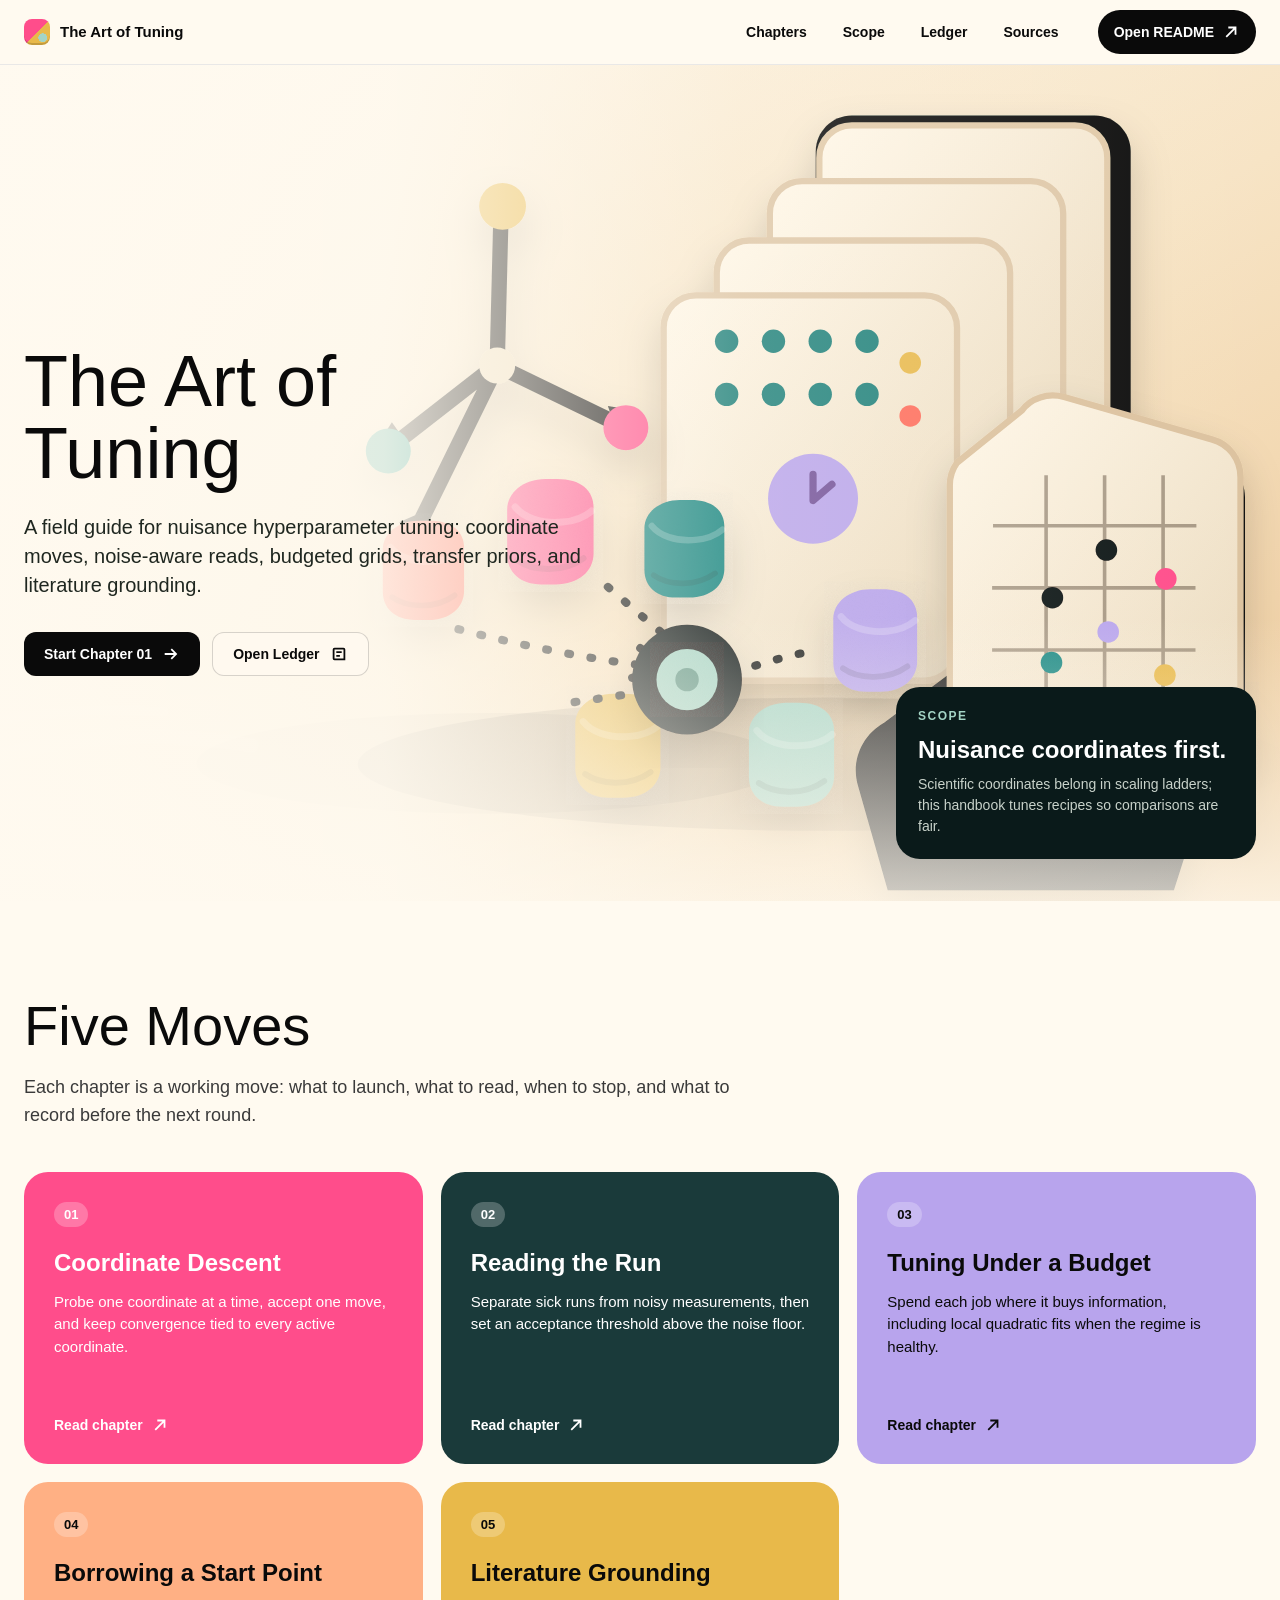
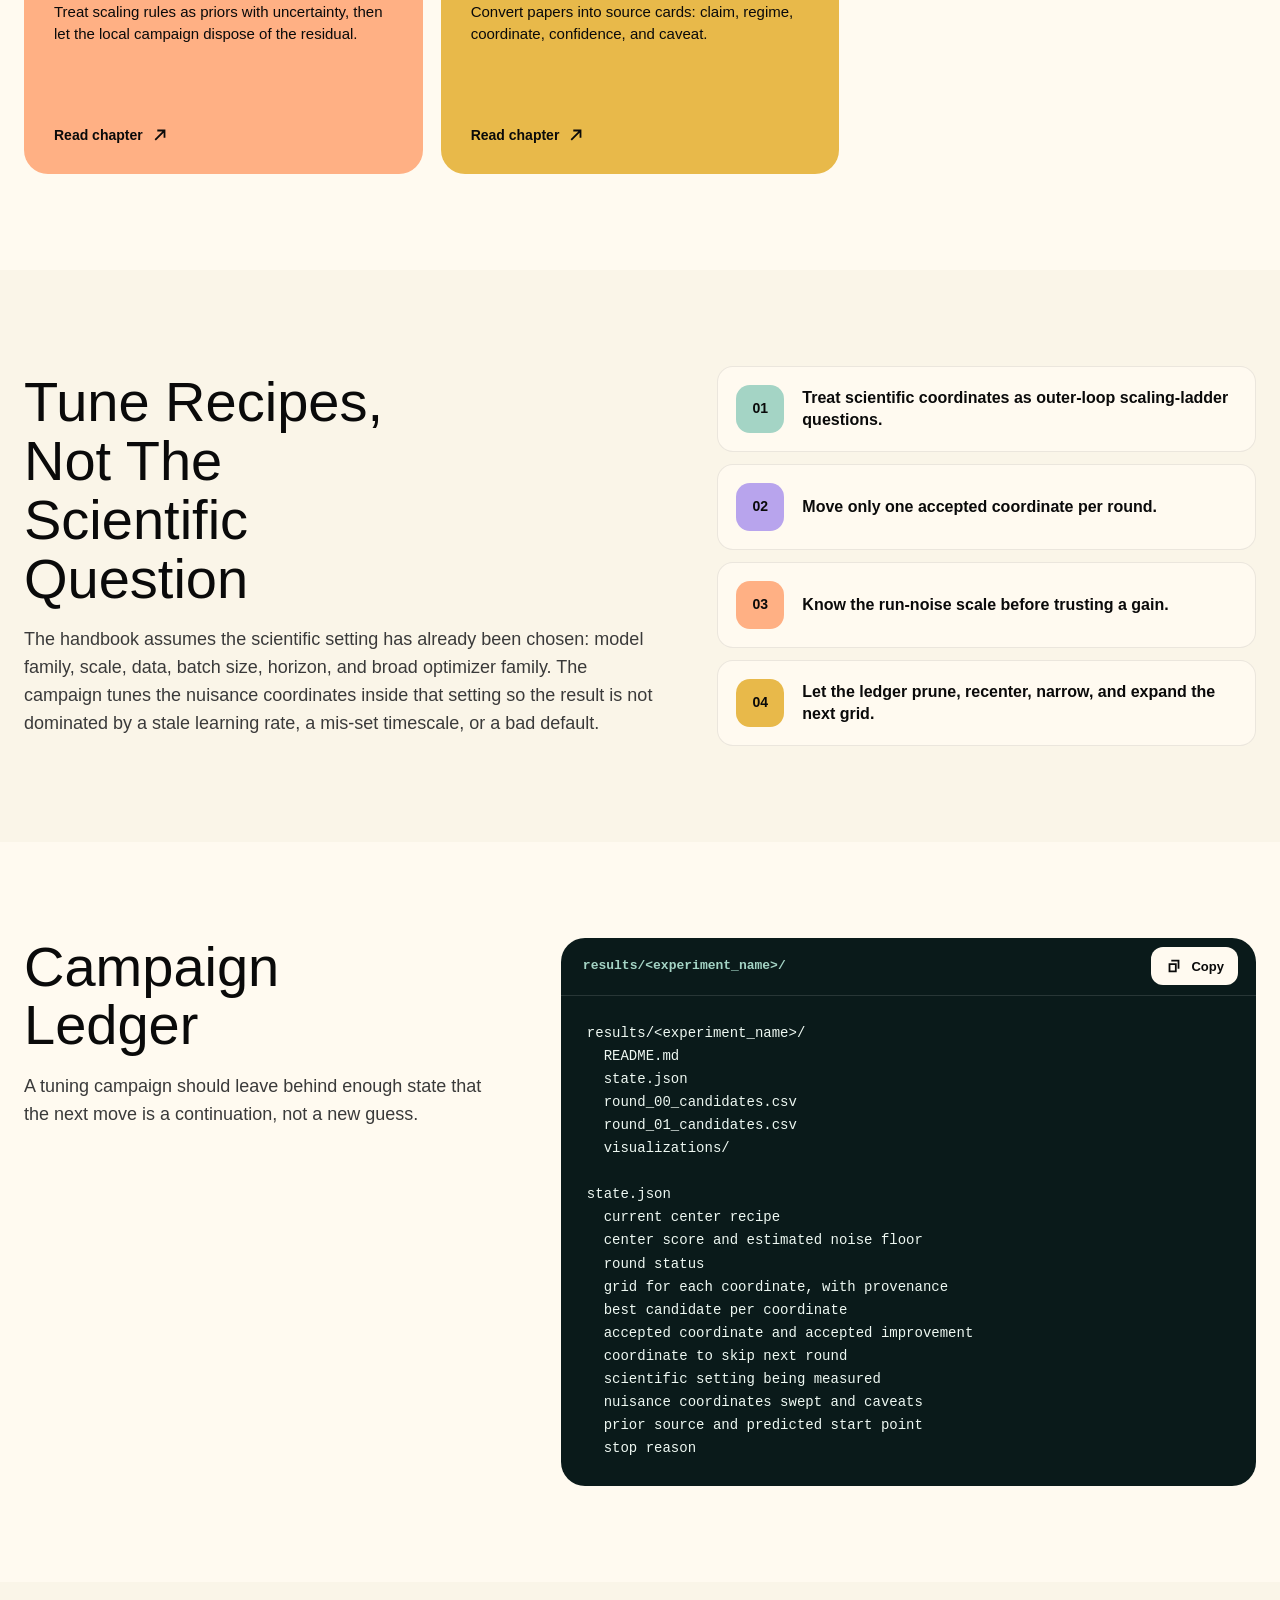
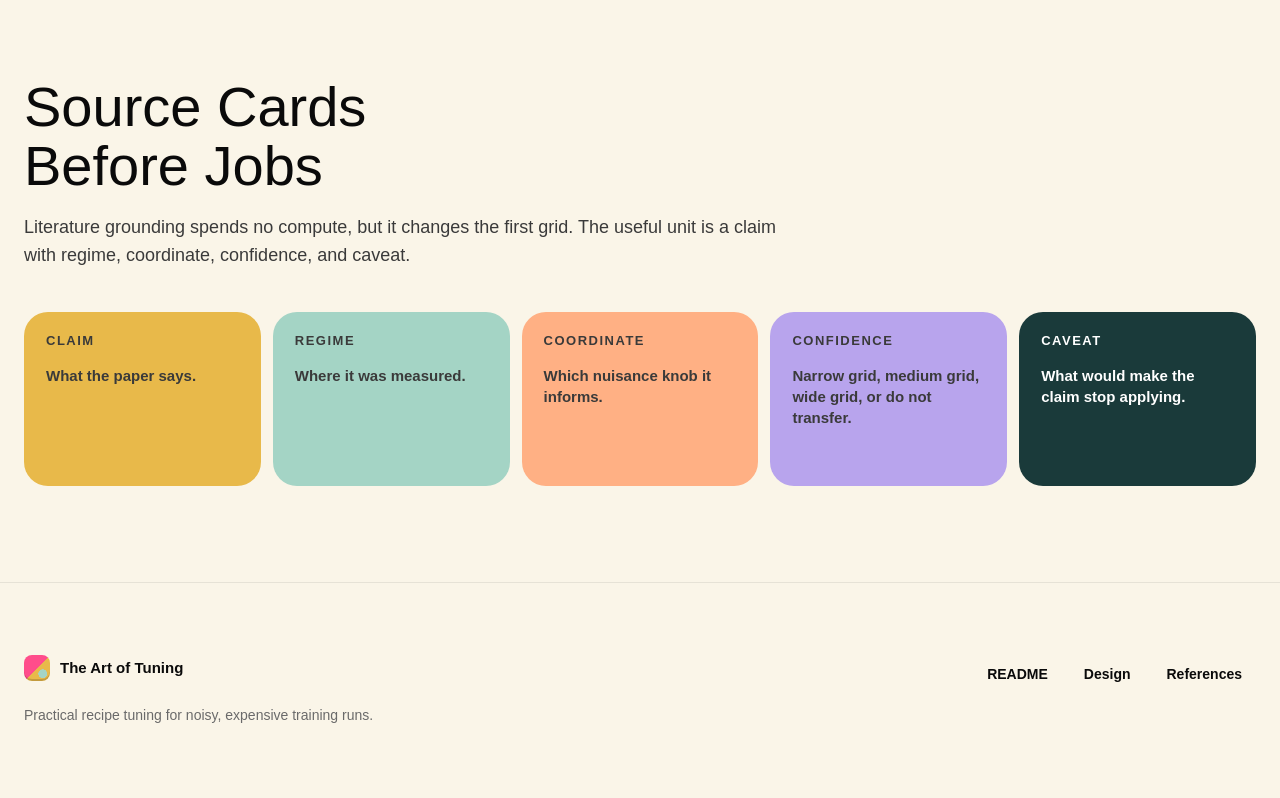
==== index.html @ 6dc2ea7a "Add clay-inspired GitHub Pages site" ====
<!doctype html>
<html lang="en">
  <head>
    <meta charset="utf-8">
    <meta name="viewport" content="width=device-width, initial-scale=1">
    <title>The Art of Tuning</title>
    <meta
      name="description"
      content="A field guide for nuisance hyperparameter tuning: coordinate moves, noise-aware reads, budgeted grids, transfer priors, and literature grounding."
    >
    <meta property="og:title" content="The Art of Tuning">
    <meta
      property="og:description"
      content="A practical handbook for tuning nuisance coordinates so scientific settings receive a fair measurement."
    >
    <meta property="og:image" content="assets/hero-clay.svg">
    <link rel="stylesheet" href="styles.css">
  </head>
  <body>
    <header class="site-header" data-header>
      <a class="brand" href="#top" aria-label="The Art of Tuning home">
        <span class="brand-mark" aria-hidden="true"></span>
        <span>The Art of Tuning</span>
      </a>

      <button class="menu-button" type="button" aria-label="Open navigation" aria-expanded="false" data-menu-button>
        <span aria-hidden="true"></span>
        <span aria-hidden="true"></span>
        <span aria-hidden="true"></span>
      </button>

      <nav class="site-nav" aria-label="Main navigation" data-nav>
        <a href="#chapters">Chapters</a>
        <a href="#scope">Scope</a>
        <a href="#ledger">Ledger</a>
        <a href="#sources">Sources</a>
      </nav>

      <a class="header-action" href="README.md">
        <span>Open README</span>
        <svg aria-hidden="true" viewBox="0 0 20 20">
          <path d="M7 4h9v9h-2V7.4l-8.6 8.6L4 14.6 12.6 6H7V4Z"></path>
        </svg>
      </a>
    </header>

    <main id="top">
      <section class="hero" aria-labelledby="hero-title">
        <div class="hero-media" aria-hidden="true"></div>
        <div class="hero-inner">
          <div class="hero-copy">
            <h1 id="hero-title">The Art of Tuning</h1>
            <p>
              A field guide for nuisance hyperparameter tuning: coordinate moves,
              noise-aware reads, budgeted grids, transfer priors, and literature grounding.
            </p>
            <div class="hero-actions">
              <a class="button primary" href="01-coordinate-descent.md">
                <span>Start Chapter 01</span>
                <svg aria-hidden="true" viewBox="0 0 20 20">
                  <path d="M3 9h10.2L9.6 5.4 11 4l6 6-6 6-1.4-1.4 3.6-3.6H3V9Z"></path>
                </svg>
              </a>
              <a class="button secondary" href="#ledger">
                <span>Open Ledger</span>
                <svg aria-hidden="true" viewBox="0 0 20 20">
                  <path d="M5 3h10a2 2 0 0 1 2 2v12H5a2 2 0 0 1-2-2V5a2 2 0 0 1 2-2Zm0 2v10h10V5H5Zm2 2h6v2H7V7Zm0 4h4v2H7v-2Z"></path>
                </svg>
              </a>
            </div>
          </div>

          <div class="hero-panel" aria-label="Handbook status">
            <p>Scope</p>
            <strong>Nuisance coordinates first.</strong>
            <span>Scientific coordinates belong in scaling ladders; this handbook tunes recipes so comparisons are fair.</span>
          </div>
        </div>
      </section>

      <section class="section chapters-section" id="chapters" aria-labelledby="chapters-title">
        <div class="section-heading">
          <h2 id="chapters-title">Five Moves</h2>
          <p>
            Each chapter is a working move: what to launch, what to read, when to stop,
            and what to record before the next round.
          </p>
        </div>

        <div class="chapter-grid">
          <article class="chapter-card chapter-pink">
            <span>01</span>
            <h3>Coordinate Descent</h3>
            <p>Probe one coordinate at a time, accept one move, and keep convergence tied to every active coordinate.</p>
            <a href="01-coordinate-descent.md">
              <span>Read chapter</span>
              <svg aria-hidden="true" viewBox="0 0 20 20">
                <path d="M7 4h9v9h-2V7.4l-8.6 8.6L4 14.6 12.6 6H7V4Z"></path>
              </svg>
            </a>
          </article>

          <article class="chapter-card chapter-teal">
            <span>02</span>
            <h3>Reading the Run</h3>
            <p>Separate sick runs from noisy measurements, then set an acceptance threshold above the noise floor.</p>
            <a href="02-reading-the-run.md">
              <span>Read chapter</span>
              <svg aria-hidden="true" viewBox="0 0 20 20">
                <path d="M7 4h9v9h-2V7.4l-8.6 8.6L4 14.6 12.6 6H7V4Z"></path>
              </svg>
            </a>
          </article>

          <article class="chapter-card chapter-lavender">
            <span>03</span>
            <h3>Tuning Under a Budget</h3>
            <p>Spend each job where it buys information, including local quadratic fits when the regime is healthy.</p>
            <a href="03-tuning-under-a-budget.md">
              <span>Read chapter</span>
              <svg aria-hidden="true" viewBox="0 0 20 20">
                <path d="M7 4h9v9h-2V7.4l-8.6 8.6L4 14.6 12.6 6H7V4Z"></path>
              </svg>
            </a>
          </article>

          <article class="chapter-card chapter-peach">
            <span>04</span>
            <h3>Borrowing a Start Point</h3>
            <p>Treat scaling rules as priors with uncertainty, then let the local campaign dispose of the residual.</p>
            <a href="04-borrowing-a-start-point.md">
              <span>Read chapter</span>
              <svg aria-hidden="true" viewBox="0 0 20 20">
                <path d="M7 4h9v9h-2V7.4l-8.6 8.6L4 14.6 12.6 6H7V4Z"></path>
              </svg>
            </a>
          </article>

          <article class="chapter-card chapter-ochre">
            <span>05</span>
            <h3>Literature Grounding</h3>
            <p>Convert papers into source cards: claim, regime, coordinate, confidence, and caveat.</p>
            <a href="05-literature-grounding.md">
              <span>Read chapter</span>
              <svg aria-hidden="true" viewBox="0 0 20 20">
                <path d="M7 4h9v9h-2V7.4l-8.6 8.6L4 14.6 12.6 6H7V4Z"></path>
              </svg>
            </a>
          </article>
        </div>
      </section>

      <section class="section scope-section" id="scope" aria-labelledby="scope-title">
        <div class="scope-copy">
          <h2 id="scope-title">Tune Recipes, Not The Scientific Question</h2>
          <p>
            The handbook assumes the scientific setting has already been chosen:
            model family, scale, data, batch size, horizon, and broad optimizer family.
            The campaign tunes the nuisance coordinates inside that setting so the result is not
            dominated by a stale learning rate, a mis-set timescale, or a bad default.
          </p>
        </div>

        <div class="principle-list" aria-label="Working principles">
          <div>
            <span>01</span>
            <p>Treat scientific coordinates as outer-loop scaling-ladder questions.</p>
          </div>
          <div>
            <span>02</span>
            <p>Move only one accepted coordinate per round.</p>
          </div>
          <div>
            <span>03</span>
            <p>Know the run-noise scale before trusting a gain.</p>
          </div>
          <div>
            <span>04</span>
            <p>Let the ledger prune, recenter, narrow, and expand the next grid.</p>
          </div>
        </div>
      </section>

      <section class="section ledger-section" id="ledger" aria-labelledby="ledger-title">
        <div class="ledger-copy">
          <h2 id="ledger-title">Campaign Ledger</h2>
          <p>
            A tuning campaign should leave behind enough state that the next move is a continuation,
            not a new guess.
          </p>
        </div>

        <div class="ledger-shell">
          <div class="ledger-toolbar">
            <span>results/&lt;experiment_name&gt;/</span>
            <button class="copy-button" type="button" data-copy-ledger>
              <svg aria-hidden="true" viewBox="0 0 20 20">
                <path d="M7 3h9v10h-2V5H7V3ZM4 7h9v10H4V7Zm2 2v6h5V9H6Z"></path>
              </svg>
              <span>Copy</span>
            </button>
          </div>
          <pre aria-label="Ledger template"><code data-ledger-template>results/&lt;experiment_name&gt;/
  README.md
  state.json
  round_00_candidates.csv
  round_01_candidates.csv
  visualizations/

state.json
  current center recipe
  center score and estimated noise floor
  round status
  grid for each coordinate, with provenance
  best candidate per coordinate
  accepted coordinate and accepted improvement
  coordinate to skip next round
  scientific setting being measured
  nuisance coordinates swept and caveats
  prior source and predicted start point
  stop reason</code></pre>
        </div>
      </section>

      <section class="section sources-section" id="sources" aria-labelledby="sources-title">
        <div class="section-heading compact">
          <h2 id="sources-title">Source Cards Before Jobs</h2>
          <p>
            Literature grounding spends no compute, but it changes the first grid.
            The useful unit is a claim with regime, coordinate, confidence, and caveat.
          </p>
        </div>

        <div class="source-strip" aria-label="Source-card fields">
          <div>
            <span>claim</span>
            <p>What the paper says.</p>
          </div>
          <div>
            <span>regime</span>
            <p>Where it was measured.</p>
          </div>
          <div>
            <span>coordinate</span>
            <p>Which nuisance knob it informs.</p>
          </div>
          <div>
            <span>confidence</span>
            <p>Narrow grid, medium grid, wide grid, or do not transfer.</p>
          </div>
          <div>
            <span>caveat</span>
            <p>What would make the claim stop applying.</p>
          </div>
        </div>
      </section>
    </main>

    <footer class="site-footer">
      <div>
        <a class="brand" href="#top" aria-label="The Art of Tuning home">
          <span class="brand-mark" aria-hidden="true"></span>
          <span>The Art of Tuning</span>
        </a>
        <p>Practical recipe tuning for noisy, expensive training runs.</p>
      </div>
      <nav aria-label="Footer navigation">
        <a href="README.md">README</a>
        <a href="DESIGN.md">Design</a>
        <a href="05-literature-grounding.md">References</a>
      </nav>
    </footer>

    <script src="script.js"></script>
  </body>
</html>
---- styles.css ----
:root {
  --primary: #0a0a0a;
  --primary-active: #1f1f1f;
  --ink: #0a0a0a;
  --body: #3a3a3a;
  --muted: #6a6a6a;
  --hairline: #e5e5e5;
  --canvas: #fffaf0;
  --surface-soft: #faf5e8;
  --surface-card: #f5f0e0;
  --surface-strong: #ebe6d6;
  --surface-dark: #0a1a1a;
  --on-primary: #ffffff;
  --on-dark-soft: #c8d2ca;
  --brand-pink: #ff4d8b;
  --brand-teal: #1a3a3a;
  --brand-lavender: #b8a4ed;
  --brand-peach: #ffb084;
  --brand-ochre: #e8b94a;
  --brand-mint: #a4d4c5;
  --brand-coral: #ff6b5a;
  --max-width: 1280px;
  --section-space: 96px;
  --radius-sm: 8px;
  --radius-md: 12px;
  --radius-lg: 16px;
  --radius-xl: 24px;
}

* {
  box-sizing: border-box;
}

html {
  scroll-behavior: smooth;
}

body {
  margin: 0;
  background: var(--canvas);
  color: var(--body);
  font-family: Inter, -apple-system, BlinkMacSystemFont, "Segoe UI", Roboto, sans-serif;
  font-size: 16px;
  line-height: 1.55;
}

body.nav-open {
  overflow: hidden;
}

img,
svg {
  display: block;
}

a {
  color: inherit;
  text-decoration: none;
}

button {
  font: inherit;
}

.site-header {
  position: sticky;
  top: 0;
  z-index: 20;
  display: grid;
  grid-template-columns: minmax(max-content, 1fr) auto auto;
  align-items: center;
  gap: 24px;
  min-height: 64px;
  padding: 10px max(24px, calc((100vw - var(--max-width)) / 2));
  background: rgba(255, 250, 240, 0.92);
  border-bottom: 1px solid rgba(229, 229, 229, 0.82);
  backdrop-filter: blur(16px);
}

.brand {
  display: inline-flex;
  align-items: center;
  gap: 10px;
  min-width: 0;
  color: var(--ink);
  font-size: 15px;
  font-weight: 700;
  line-height: 1.2;
}

.brand-mark {
  width: 26px;
  height: 26px;
  flex: 0 0 auto;
  border-radius: 8px;
  background:
    radial-gradient(circle at 72% 72%, var(--brand-mint) 0 16%, transparent 17%),
    linear-gradient(135deg, var(--brand-pink) 0 50%, var(--brand-ochre) 50%);
  box-shadow: inset 0 -2px 0 rgba(0, 0, 0, 0.16);
}

.site-nav {
  display: flex;
  align-items: center;
  justify-content: center;
  gap: 6px;
}

.site-nav a,
.header-action {
  min-height: 44px;
  display: inline-flex;
  align-items: center;
  gap: 8px;
  border-radius: 999px;
  color: var(--ink);
  font-size: 14px;
  font-weight: 600;
  line-height: 1;
  white-space: nowrap;
}

.site-nav a {
  padding: 0 15px;
}

.site-nav a:hover,
.site-nav a:focus-visible {
  background: var(--surface-card);
  outline: none;
}

.header-action {
  justify-self: end;
  padding: 0 16px;
  background: var(--primary);
  color: var(--on-primary);
}

.header-action:hover,
.header-action:focus-visible,
.button.primary:hover,
.button.primary:focus-visible {
  background: var(--primary-active);
  outline: none;
}

.header-action svg,
.button svg,
.chapter-card a svg,
.copy-button svg {
  width: 18px;
  height: 18px;
  flex: 0 0 auto;
  fill: currentColor;
}

.menu-button {
  display: none;
  width: 44px;
  height: 44px;
  align-items: center;
  justify-content: center;
  justify-self: end;
  gap: 4px;
  padding: 0;
  border: 0;
  border-radius: 12px;
  background: var(--primary);
  color: var(--on-primary);
  cursor: pointer;
}

.menu-button span {
  display: block;
  width: 18px;
  height: 2px;
  border-radius: 999px;
  background: currentColor;
}

.hero {
  position: relative;
  min-height: calc(100vh - 64px);
  overflow: hidden;
  isolation: isolate;
  background: var(--canvas);
}

.hero-media {
  position: absolute;
  inset: 0;
  z-index: -2;
  background-image: url("assets/hero-clay.svg");
  background-position: center right;
  background-size: cover;
  background-repeat: no-repeat;
}

.hero::after {
  content: "";
  position: absolute;
  inset: 0;
  z-index: -1;
  pointer-events: none;
  background:
    linear-gradient(90deg, rgba(255, 250, 240, 0.96) 0%, rgba(255, 250, 240, 0.86) 30%, rgba(255, 250, 240, 0.18) 58%, rgba(255, 250, 240, 0) 100%),
    linear-gradient(0deg, rgba(255, 250, 240, 0.78) 0%, rgba(255, 250, 240, 0) 34%);
}

.hero-inner {
  width: min(var(--max-width), calc(100% - 48px));
  min-height: calc(100vh - 64px);
  margin: 0 auto;
  display: grid;
  grid-template-columns: minmax(0, 560px) minmax(260px, 360px);
  align-items: end;
  justify-content: space-between;
  gap: 48px;
  padding: 96px 0 42px;
}

.hero-copy {
  align-self: center;
}

.hero h1,
.section h2 {
  margin: 0;
  color: var(--ink);
  font-family: Inter, -apple-system, BlinkMacSystemFont, "Segoe UI", Roboto, sans-serif;
  font-weight: 500;
  letter-spacing: 0;
}

.hero h1 {
  max-width: 10ch;
  font-size: 72px;
  line-height: 1;
}

.hero p {
  max-width: 620px;
  margin: 24px 0 0;
  color: #1f2720;
  font-size: 20px;
  line-height: 1.45;
}

.hero-actions {
  display: flex;
  flex-wrap: wrap;
  gap: 12px;
  margin-top: 32px;
}

.button {
  min-height: 44px;
  display: inline-flex;
  align-items: center;
  justify-content: center;
  gap: 10px;
  border-radius: 12px;
  padding: 0 20px;
  font-size: 14px;
  font-weight: 700;
  line-height: 1;
  white-space: nowrap;
}

.button.primary {
  background: var(--primary);
  color: var(--on-primary);
}

.button.secondary {
  border: 1px solid rgba(10, 10, 10, 0.16);
  background: rgba(255, 250, 240, 0.84);
  color: var(--ink);
}

.button.secondary:hover,
.button.secondary:focus-visible {
  border-color: rgba(10, 10, 10, 0.34);
  background: var(--canvas);
  outline: none;
}

.hero-panel {
  align-self: end;
  width: 100%;
  padding: 22px;
  border-radius: 24px;
  background: var(--surface-dark);
  color: var(--on-primary);
}

.hero-panel p {
  margin: 0;
  color: var(--brand-mint);
  font-size: 12px;
  font-weight: 800;
  line-height: 1.2;
  text-transform: uppercase;
  letter-spacing: 1.5px;
}

.hero-panel strong {
  display: block;
  margin-top: 12px;
  color: var(--on-primary);
  font-size: 24px;
  font-weight: 700;
  line-height: 1.18;
}

.hero-panel span {
  display: block;
  margin-top: 10px;
  color: var(--on-dark-soft);
  font-size: 14px;
  line-height: 1.5;
}

.section {
  padding: var(--section-space) max(24px, calc((100vw - var(--max-width)) / 2));
}

.section-heading {
  max-width: 820px;
}

.section-heading.compact {
  max-width: 760px;
}

.section h2 {
  max-width: 12ch;
  font-size: 56px;
  line-height: 1.05;
}

.section-heading p,
.scope-copy p,
.ledger-copy p {
  margin: 18px 0 0;
  max-width: 760px;
  color: var(--body);
  font-size: 18px;
  line-height: 1.55;
}

.chapter-grid {
  display: grid;
  grid-template-columns: repeat(3, minmax(0, 1fr));
  gap: 18px;
  margin-top: 42px;
}

.chapter-card {
  min-height: 292px;
  display: flex;
  flex-direction: column;
  padding: 30px;
  border-radius: 24px;
  color: var(--ink);
}

.chapter-card > span {
  width: fit-content;
  padding: 6px 10px;
  border-radius: 999px;
  background: rgba(255, 255, 255, 0.24);
  color: inherit;
  font-size: 13px;
  font-weight: 800;
  line-height: 1;
}

.chapter-card h3 {
  margin: 22px 0 0;
  color: inherit;
  font-size: 24px;
  font-weight: 800;
  line-height: 1.18;
  letter-spacing: 0;
}

.chapter-card p {
  margin: 14px 0 0;
  color: inherit;
  font-size: 15px;
  line-height: 1.5;
}

.chapter-card a {
  width: fit-content;
  min-height: 40px;
  display: inline-flex;
  align-items: center;
  gap: 8px;
  margin-top: auto;
  padding-top: 24px;
  color: inherit;
  font-size: 14px;
  font-weight: 800;
  line-height: 1;
}

.chapter-card a:hover,
.chapter-card a:focus-visible {
  text-decoration: underline;
  text-underline-offset: 4px;
  outline: none;
}

.chapter-pink {
  background: var(--brand-pink);
  color: var(--on-primary);
}

.chapter-teal {
  background: var(--brand-teal);
  color: var(--on-primary);
}

.chapter-lavender {
  background: var(--brand-lavender);
}

.chapter-peach {
  background: var(--brand-peach);
}

.chapter-ochre {
  background: var(--brand-ochre);
}

.scope-section {
  display: grid;
  grid-template-columns: minmax(0, 0.92fr) minmax(320px, 0.78fr);
  gap: 58px;
  background: var(--surface-soft);
}

.scope-copy {
  align-self: center;
}

.principle-list {
  display: grid;
  gap: 12px;
}

.principle-list div {
  display: grid;
  grid-template-columns: 48px minmax(0, 1fr);
  align-items: center;
  gap: 18px;
  min-height: 86px;
  padding: 18px;
  border: 1px solid rgba(10, 10, 10, 0.08);
  border-radius: 16px;
  background: var(--canvas);
}

.principle-list span {
  display: grid;
  width: 48px;
  height: 48px;
  place-items: center;
  border-radius: 14px;
  background: var(--brand-mint);
  color: var(--ink);
  font-size: 14px;
  font-weight: 900;
}

.principle-list div:nth-child(2) span {
  background: var(--brand-lavender);
}

.principle-list div:nth-child(3) span {
  background: var(--brand-peach);
}

.principle-list div:nth-child(4) span {
  background: var(--brand-ochre);
}

.principle-list p {
  margin: 0;
  color: var(--ink);
  font-size: 16px;
  font-weight: 650;
  line-height: 1.35;
}

.ledger-section {
  display: grid;
  grid-template-columns: minmax(0, 0.62fr) minmax(440px, 0.9fr);
  gap: 58px;
  align-items: start;
}

.ledger-copy {
  position: sticky;
  top: 96px;
}

.ledger-shell {
  overflow: hidden;
  border-radius: 24px;
  background: var(--surface-dark);
  color: var(--on-primary);
}

.ledger-toolbar {
  min-height: 58px;
  display: flex;
  align-items: center;
  justify-content: space-between;
  gap: 16px;
  padding: 0 18px 0 22px;
  border-bottom: 1px solid rgba(255, 255, 255, 0.12);
}

.ledger-toolbar > span {
  min-width: 0;
  overflow-wrap: anywhere;
  color: var(--brand-mint);
  font-family: ui-monospace, SFMono-Regular, Menlo, Consolas, monospace;
  font-size: 13px;
  font-weight: 700;
}

.copy-button {
  min-height: 38px;
  display: inline-flex;
  align-items: center;
  justify-content: center;
  gap: 8px;
  padding: 0 14px;
  border: 0;
  border-radius: 12px;
  background: var(--canvas);
  color: var(--ink);
  font-size: 13px;
  font-weight: 800;
  line-height: 1;
  cursor: pointer;
}

.copy-button:hover,
.copy-button:focus-visible {
  background: var(--surface-card);
  outline: none;
}

.ledger-shell pre {
  max-height: 560px;
  margin: 0;
  overflow: auto;
  padding: 26px;
  color: #eef8f2;
  font-family: ui-monospace, SFMono-Regular, Menlo, Consolas, monospace;
  font-size: 14px;
  line-height: 1.65;
}

.sources-section {
  background: var(--surface-soft);
}

.source-strip {
  display: grid;
  grid-template-columns: repeat(5, minmax(0, 1fr));
  gap: 12px;
  margin-top: 42px;
}

.source-strip div {
  min-height: 174px;
  padding: 22px;
  border-radius: 24px;
  background: var(--surface-card);
}

.source-strip div:nth-child(1) {
  background: var(--brand-ochre);
}

.source-strip div:nth-child(2) {
  background: var(--brand-mint);
}

.source-strip div:nth-child(3) {
  background: var(--brand-peach);
}

.source-strip div:nth-child(4) {
  background: var(--brand-lavender);
}

.source-strip div:nth-child(5) {
  background: var(--brand-teal);
  color: var(--on-primary);
}

.source-strip span {
  display: block;
  color: inherit;
  font-size: 13px;
  font-weight: 900;
  line-height: 1;
  text-transform: uppercase;
  letter-spacing: 1.5px;
}

.source-strip p {
  margin: 18px 0 0;
  color: inherit;
  font-size: 15px;
  font-weight: 650;
  line-height: 1.4;
}

.site-footer {
  display: flex;
  align-items: flex-start;
  justify-content: space-between;
  gap: 32px;
  padding: 72px max(24px, calc((100vw - var(--max-width)) / 2));
  background: var(--surface-soft);
  border-top: 1px solid rgba(10, 10, 10, 0.08);
}

.site-footer p {
  max-width: 360px;
  margin: 16px 0 0;
  color: var(--muted);
  font-size: 14px;
  line-height: 1.5;
}

.site-footer nav {
  display: flex;
  flex-wrap: wrap;
  justify-content: flex-end;
  gap: 8px;
}

.site-footer nav a {
  min-height: 40px;
  display: inline-flex;
  align-items: center;
  border-radius: 999px;
  padding: 0 14px;
  color: var(--ink);
  font-size: 14px;
  font-weight: 700;
}

.site-footer nav a:hover,
.site-footer nav a:focus-visible {
  background: var(--surface-card);
  outline: none;
}

@media (max-width: 1060px) {
  .chapter-grid {
    grid-template-columns: repeat(2, minmax(0, 1fr));
  }

  .source-strip {
    grid-template-columns: repeat(3, minmax(0, 1fr));
  }
}

@media (max-width: 900px) {
  :root {
    --section-space: 72px;
  }

  .site-header {
    grid-template-columns: minmax(0, 1fr) auto;
  }

  .brand span:last-child {
    overflow: hidden;
    text-overflow: ellipsis;
    white-space: nowrap;
  }

  .menu-button {
    display: inline-flex;
    flex-direction: column;
  }

  .site-nav,
  .header-action {
    display: none;
  }

  .site-header.is-open .site-nav {
    position: fixed;
    inset: 64px 16px auto;
    display: grid;
    gap: 8px;
    padding: 16px;
    border: 1px solid rgba(10, 10, 10, 0.08);
    border-radius: 24px;
    background: var(--canvas);
    box-shadow: 0 24px 80px rgba(10, 10, 10, 0.16);
  }

  .site-header.is-open .site-nav a {
    justify-content: flex-start;
    background: var(--surface-card);
  }

  .hero {
    min-height: 86vh;
  }

  .hero-media {
    background-position: 63% center;
  }

  .hero::after {
    background:
      linear-gradient(90deg, rgba(255, 250, 240, 0.98) 0%, rgba(255, 250, 240, 0.82) 52%, rgba(255, 250, 240, 0.2) 100%),
      linear-gradient(0deg, rgba(255, 250, 240, 0.88) 0%, rgba(255, 250, 240, 0.14) 52%);
  }

  .hero-inner {
    min-height: 86vh;
    grid-template-columns: 1fr;
    align-content: end;
    gap: 36px;
    padding: 76px 0 32px;
  }

  .hero h1 {
    font-size: 54px;
  }

  .hero p {
    max-width: 560px;
    font-size: 18px;
  }

  .hero-panel {
    max-width: 560px;
  }

  .scope-section,
  .ledger-section {
    grid-template-columns: 1fr;
  }

  .ledger-copy {
    position: static;
  }
}

@media (max-width: 680px) {
  :root {
    --section-space: 58px;
  }

  .site-header {
    padding-inline: 16px;
  }

  .hero-inner {
    width: min(100% - 32px, var(--max-width));
  }

  .hero h1 {
    max-width: 9ch;
    font-size: 42px;
  }

  .hero p {
    font-size: 17px;
  }

  .hero-actions {
    align-items: stretch;
    flex-direction: column;
  }

  .button {
    width: 100%;
  }

  .section {
    padding-inline: 16px;
  }

  .section h2 {
    max-width: 11ch;
    font-size: 38px;
    line-height: 1.08;
  }

  .section-heading p,
  .scope-copy p,
  .ledger-copy p {
    font-size: 16px;
  }

  .chapter-grid,
  .source-strip {
    grid-template-columns: 1fr;
  }

  .chapter-card {
    min-height: 252px;
    padding: 24px;
  }

  .principle-list div {
    grid-template-columns: 42px minmax(0, 1fr);
    gap: 14px;
    padding: 14px;
  }

  .principle-list span {
    width: 42px;
    height: 42px;
    border-radius: 12px;
  }

  .ledger-shell {
    border-radius: 18px;
  }

  .ledger-toolbar {
    align-items: flex-start;
    flex-direction: column;
    padding: 16px;
  }

  .copy-button {
    width: 100%;
  }

  .ledger-shell pre {
    padding: 18px;
    font-size: 12px;
  }

  .site-footer {
    flex-direction: column;
    padding-inline: 16px;
  }

  .site-footer nav {
    justify-content: flex-start;
  }
}

@media (prefers-reduced-motion: reduce) {
  html {
    scroll-behavior: auto;
  }
}
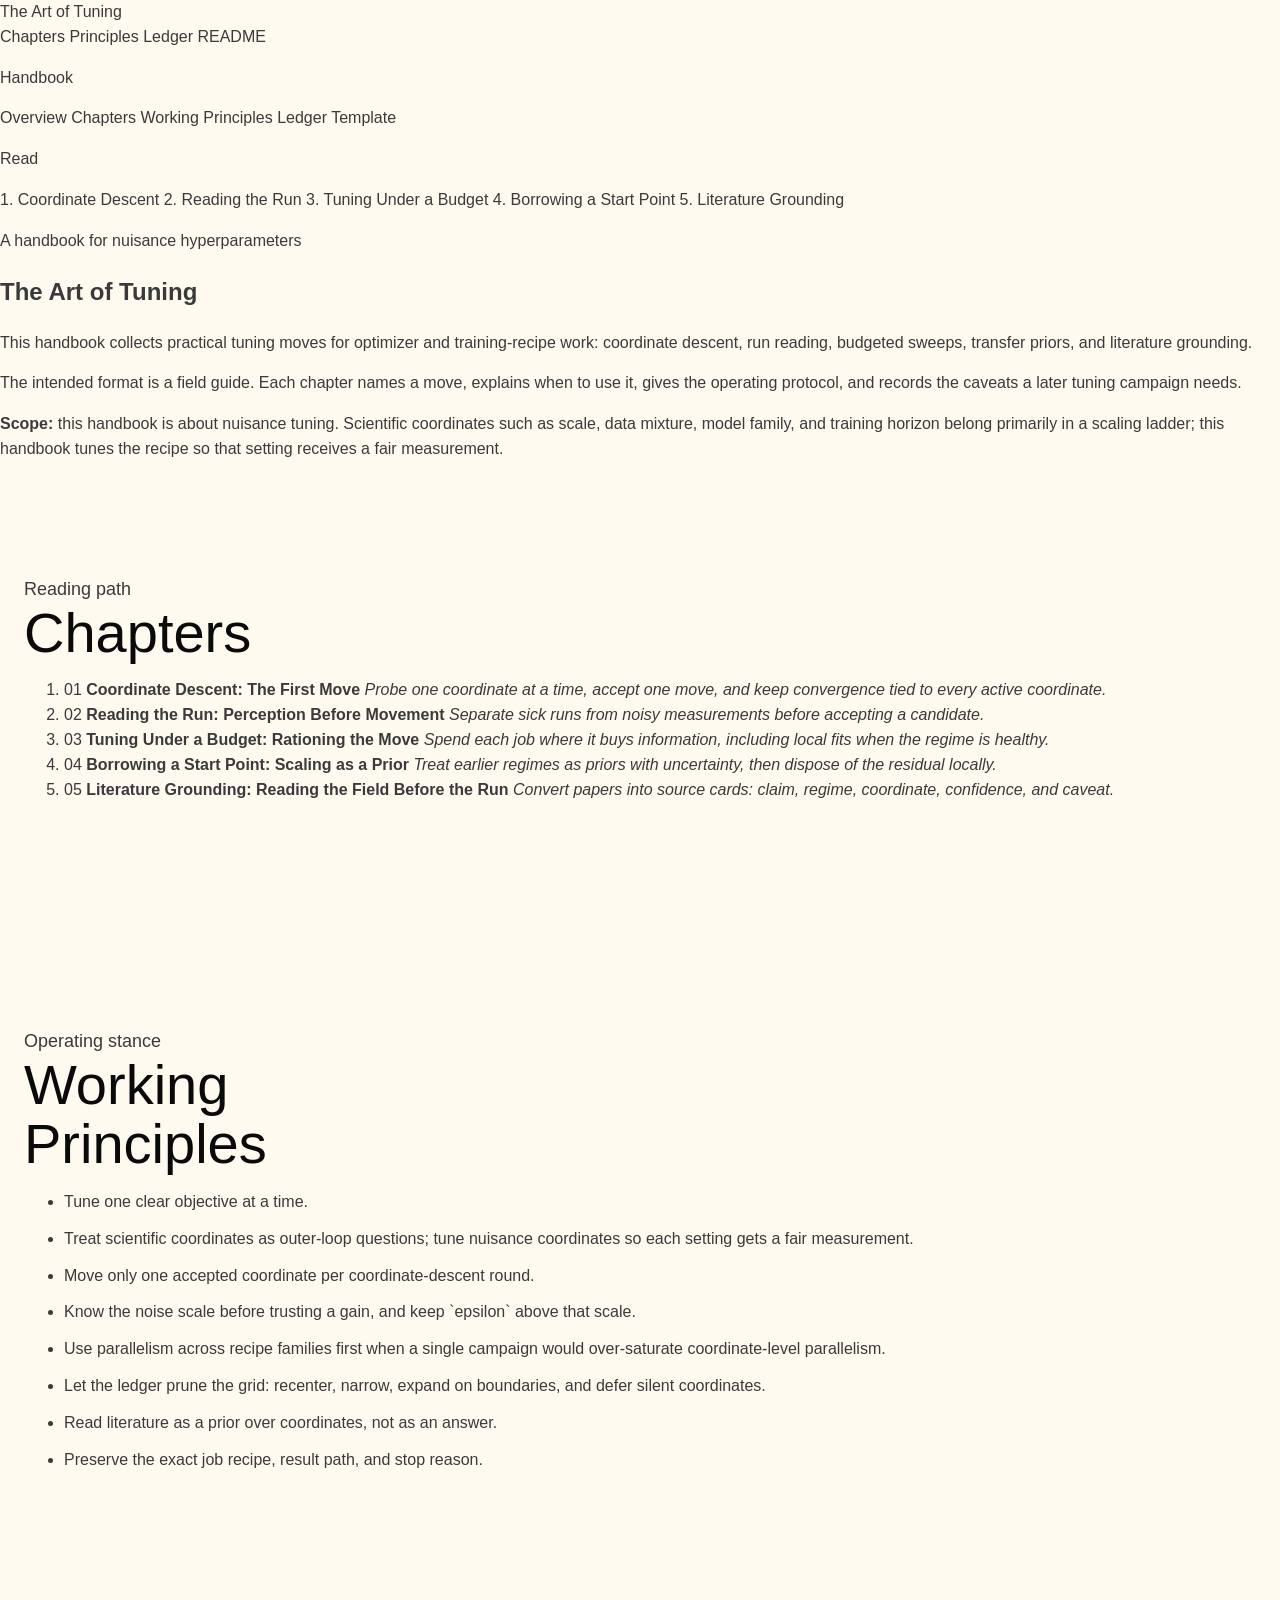
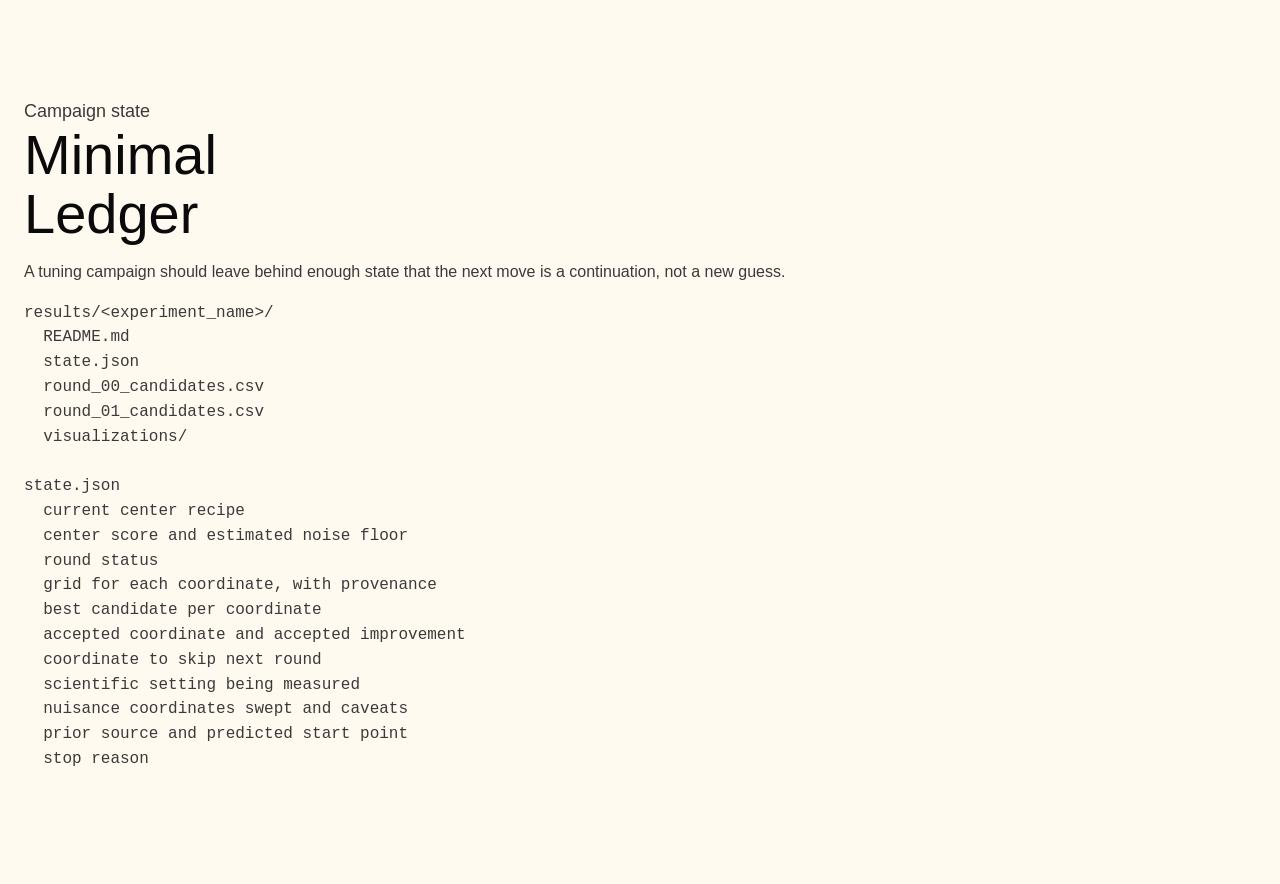
==== commit 0b4a33f8: "Convert site to handbook landing page" ====
--- a/index.html
+++ b/index.html
@@ -6,201 +6,141 @@
     <title>The Art of Tuning</title>
     <meta
       name="description"
-      content="A field guide for nuisance hyperparameter tuning: coordinate moves, noise-aware reads, budgeted grids, transfer priors, and literature grounding."
+      content="A practical handbook for nuisance hyperparameter tuning in expensive training runs."
     >
-    <meta property="og:title" content="The Art of Tuning">
-    <meta
-      property="og:description"
-      content="A practical handbook for tuning nuisance coordinates so scientific settings receive a fair measurement."
-    >
-    <meta property="og:image" content="assets/hero-clay.svg">
     <link rel="stylesheet" href="styles.css">
   </head>
   <body>
-    <header class="site-header" data-header>
-      <a class="brand" href="#top" aria-label="The Art of Tuning home">
-        <span class="brand-mark" aria-hidden="true"></span>
-        <span>The Art of Tuning</span>
-      </a>
-
-      <button class="menu-button" type="button" aria-label="Open navigation" aria-expanded="false" data-menu-button>
-        <span aria-hidden="true"></span>
-        <span aria-hidden="true"></span>
-        <span aria-hidden="true"></span>
-      </button>
-
-      <nav class="site-nav" aria-label="Main navigation" data-nav>
+    <header class="topbar">
+      <a class="wordmark" href="index.html" aria-label="The Art of Tuning home">The Art of Tuning</a>
+      <nav class="topnav" aria-label="Primary navigation">
         <a href="#chapters">Chapters</a>
-        <a href="#scope">Scope</a>
+        <a href="#principles">Principles</a>
         <a href="#ledger">Ledger</a>
-        <a href="#sources">Sources</a>
+        <a href="README.md">README</a>
       </nav>
-
-      <a class="header-action" href="README.md">
-        <span>Open README</span>
-        <svg aria-hidden="true" viewBox="0 0 20 20">
-          <path d="M7 4h9v9h-2V7.4l-8.6 8.6L4 14.6 12.6 6H7V4Z"></path>
-        </svg>
-      </a>
     </header>
 
-    <main id="top">
-      <section class="hero" aria-labelledby="hero-title">
-        <div class="hero-media" aria-hidden="true"></div>
-        <div class="hero-inner">
-          <div class="hero-copy">
-            <h1 id="hero-title">The Art of Tuning</h1>
-            <p>
-              A field guide for nuisance hyperparameter tuning: coordinate moves,
-              noise-aware reads, budgeted grids, transfer priors, and literature grounding.
-            </p>
-            <div class="hero-actions">
-              <a class="button primary" href="01-coordinate-descent.md">
-                <span>Start Chapter 01</span>
-                <svg aria-hidden="true" viewBox="0 0 20 20">
-                  <path d="M3 9h10.2L9.6 5.4 11 4l6 6-6 6-1.4-1.4 3.6-3.6H3V9Z"></path>
-                </svg>
+    <div class="handbook-shell">
+      <aside class="sidebar" aria-label="Table of contents">
+        <div class="sidebar-section">
+          <p class="sidebar-label">Handbook</p>
+          <a href="#overview">Overview</a>
+          <a href="#chapters">Chapters</a>
+          <a href="#principles">Working Principles</a>
+          <a href="#ledger">Ledger Template</a>
+        </div>
+        <div class="sidebar-section">
+          <p class="sidebar-label">Read</p>
+          <a href="chapter.html?doc=01-coordinate-descent.md">1. Coordinate Descent</a>
+          <a href="chapter.html?doc=02-reading-the-run.md">2. Reading the Run</a>
+          <a href="chapter.html?doc=03-tuning-under-a-budget.md">3. Tuning Under a Budget</a>
+          <a href="chapter.html?doc=04-borrowing-a-start-point.md">4. Borrowing a Start Point</a>
+          <a href="chapter.html?doc=05-literature-grounding.md">5. Literature Grounding</a>
+        </div>
+      </aside>
+
+      <main class="document">
+        <section class="intro" id="overview" aria-labelledby="title">
+          <p class="kicker">A handbook for nuisance hyperparameters</p>
+          <h1 id="title">The Art of Tuning</h1>
+          <p class="lede">
+            This handbook collects practical tuning moves for optimizer and training-recipe work:
+            coordinate descent, run reading, budgeted sweeps, transfer priors, and literature grounding.
+          </p>
+          <p>
+            The intended format is a field guide. Each chapter names a move, explains when to use it,
+            gives the operating protocol, and records the caveats a later tuning campaign needs.
+          </p>
+          <div class="scope-note" aria-label="Scope">
+            <strong>Scope:</strong>
+            this handbook is about nuisance tuning. Scientific coordinates such as scale, data mixture,
+            model family, and training horizon belong primarily in a scaling ladder; this handbook tunes
+            the recipe so that setting receives a fair measurement.
+          </div>
+        </section>
+
+        <section class="section" id="chapters" aria-labelledby="chapters-title">
+          <div class="section-heading">
+            <p class="kicker">Reading path</p>
+            <h2 id="chapters-title">Chapters</h2>
+          </div>
+          <ol class="chapter-list">
+            <li>
+              <a href="chapter.html?doc=01-coordinate-descent.md">
+                <span class="chapter-number">01</span>
+                <span>
+                  <strong>Coordinate Descent: The First Move</strong>
+                  <em>Probe one coordinate at a time, accept one move, and keep convergence tied to every active coordinate.</em>
+                </span>
               </a>
-              <a class="button secondary" href="#ledger">
-                <span>Open Ledger</span>
-                <svg aria-hidden="true" viewBox="0 0 20 20">
-                  <path d="M5 3h10a2 2 0 0 1 2 2v12H5a2 2 0 0 1-2-2V5a2 2 0 0 1 2-2Zm0 2v10h10V5H5Zm2 2h6v2H7V7Zm0 4h4v2H7v-2Z"></path>
-                </svg>
+            </li>
+            <li>
+              <a href="chapter.html?doc=02-reading-the-run.md">
+                <span class="chapter-number">02</span>
+                <span>
+                  <strong>Reading the Run: Perception Before Movement</strong>
+                  <em>Separate sick runs from noisy measurements before accepting a candidate.</em>
+                </span>
               </a>
-            </div>
+            </li>
+            <li>
+              <a href="chapter.html?doc=03-tuning-under-a-budget.md">
+                <span class="chapter-number">03</span>
+                <span>
+                  <strong>Tuning Under a Budget: Rationing the Move</strong>
+                  <em>Spend each job where it buys information, including local fits when the regime is healthy.</em>
+                </span>
+              </a>
+            </li>
+            <li>
+              <a href="chapter.html?doc=04-borrowing-a-start-point.md">
+                <span class="chapter-number">04</span>
+                <span>
+                  <strong>Borrowing a Start Point: Scaling as a Prior</strong>
+                  <em>Treat earlier regimes as priors with uncertainty, then dispose of the residual locally.</em>
+                </span>
+              </a>
+            </li>
+            <li>
+              <a href="chapter.html?doc=05-literature-grounding.md">
+                <span class="chapter-number">05</span>
+                <span>
+                  <strong>Literature Grounding: Reading the Field Before the Run</strong>
+                  <em>Convert papers into source cards: claim, regime, coordinate, confidence, and caveat.</em>
+                </span>
+              </a>
+            </li>
+          </ol>
+        </section>
+
+        <section class="section" id="principles" aria-labelledby="principles-title">
+          <div class="section-heading">
+            <p class="kicker">Operating stance</p>
+            <h2 id="principles-title">Working Principles</h2>
           </div>
+          <ul class="principle-list">
+            <li>Tune one clear objective at a time.</li>
+            <li>Treat scientific coordinates as outer-loop questions; tune nuisance coordinates so each setting gets a fair measurement.</li>
+            <li>Move only one accepted coordinate per coordinate-descent round.</li>
+            <li>Know the noise scale before trusting a gain, and keep `epsilon` above that scale.</li>
+            <li>Use parallelism across recipe families first when a single campaign would over-saturate coordinate-level parallelism.</li>
+            <li>Let the ledger prune the grid: recenter, narrow, expand on boundaries, and defer silent coordinates.</li>
+            <li>Read literature as a prior over coordinates, not as an answer.</li>
+            <li>Preserve the exact job recipe, result path, and stop reason.</li>
+          </ul>
+        </section>
 
-          <div class="hero-panel" aria-label="Handbook status">
-            <p>Scope</p>
-            <strong>Nuisance coordinates first.</strong>
-            <span>Scientific coordinates belong in scaling ladders; this handbook tunes recipes so comparisons are fair.</span>
+        <section class="section" id="ledger" aria-labelledby="ledger-title">
+          <div class="section-heading">
+            <p class="kicker">Campaign state</p>
+            <h2 id="ledger-title">Minimal Ledger</h2>
           </div>
-        </div>
-      </section>
-
-      <section class="section chapters-section" id="chapters" aria-labelledby="chapters-title">
-        <div class="section-heading">
-          <h2 id="chapters-title">Five Moves</h2>
-          <p>
-            Each chapter is a working move: what to launch, what to read, when to stop,
-            and what to record before the next round.
-          </p>
-        </div>
-
-        <div class="chapter-grid">
-          <article class="chapter-card chapter-pink">
-            <span>01</span>
-            <h3>Coordinate Descent</h3>
-            <p>Probe one coordinate at a time, accept one move, and keep convergence tied to every active coordinate.</p>
-            <a href="01-coordinate-descent.md">
-              <span>Read chapter</span>
-              <svg aria-hidden="true" viewBox="0 0 20 20">
-                <path d="M7 4h9v9h-2V7.4l-8.6 8.6L4 14.6 12.6 6H7V4Z"></path>
-              </svg>
-            </a>
-          </article>
-
-          <article class="chapter-card chapter-teal">
-            <span>02</span>
-            <h3>Reading the Run</h3>
-            <p>Separate sick runs from noisy measurements, then set an acceptance threshold above the noise floor.</p>
-            <a href="02-reading-the-run.md">
-              <span>Read chapter</span>
-              <svg aria-hidden="true" viewBox="0 0 20 20">
-                <path d="M7 4h9v9h-2V7.4l-8.6 8.6L4 14.6 12.6 6H7V4Z"></path>
-              </svg>
-            </a>
-          </article>
-
-          <article class="chapter-card chapter-lavender">
-            <span>03</span>
-            <h3>Tuning Under a Budget</h3>
-            <p>Spend each job where it buys information, including local quadratic fits when the regime is healthy.</p>
-            <a href="03-tuning-under-a-budget.md">
-              <span>Read chapter</span>
-              <svg aria-hidden="true" viewBox="0 0 20 20">
-                <path d="M7 4h9v9h-2V7.4l-8.6 8.6L4 14.6 12.6 6H7V4Z"></path>
-              </svg>
-            </a>
-          </article>
-
-          <article class="chapter-card chapter-peach">
-            <span>04</span>
-            <h3>Borrowing a Start Point</h3>
-            <p>Treat scaling rules as priors with uncertainty, then let the local campaign dispose of the residual.</p>
-            <a href="04-borrowing-a-start-point.md">
-              <span>Read chapter</span>
-              <svg aria-hidden="true" viewBox="0 0 20 20">
-                <path d="M7 4h9v9h-2V7.4l-8.6 8.6L4 14.6 12.6 6H7V4Z"></path>
-              </svg>
-            </a>
-          </article>
-
-          <article class="chapter-card chapter-ochre">
-            <span>05</span>
-            <h3>Literature Grounding</h3>
-            <p>Convert papers into source cards: claim, regime, coordinate, confidence, and caveat.</p>
-            <a href="05-literature-grounding.md">
-              <span>Read chapter</span>
-              <svg aria-hidden="true" viewBox="0 0 20 20">
-                <path d="M7 4h9v9h-2V7.4l-8.6 8.6L4 14.6 12.6 6H7V4Z"></path>
-              </svg>
-            </a>
-          </article>
-        </div>
-      </section>
-
-      <section class="section scope-section" id="scope" aria-labelledby="scope-title">
-        <div class="scope-copy">
-          <h2 id="scope-title">Tune Recipes, Not The Scientific Question</h2>
-          <p>
-            The handbook assumes the scientific setting has already been chosen:
-            model family, scale, data, batch size, horizon, and broad optimizer family.
-            The campaign tunes the nuisance coordinates inside that setting so the result is not
-            dominated by a stale learning rate, a mis-set timescale, or a bad default.
-          </p>
-        </div>
-
-        <div class="principle-list" aria-label="Working principles">
-          <div>
-            <span>01</span>
-            <p>Treat scientific coordinates as outer-loop scaling-ladder questions.</p>
-          </div>
-          <div>
-            <span>02</span>
-            <p>Move only one accepted coordinate per round.</p>
-          </div>
-          <div>
-            <span>03</span>
-            <p>Know the run-noise scale before trusting a gain.</p>
-          </div>
-          <div>
-            <span>04</span>
-            <p>Let the ledger prune, recenter, narrow, and expand the next grid.</p>
-          </div>
-        </div>
-      </section>
-
-      <section class="section ledger-section" id="ledger" aria-labelledby="ledger-title">
-        <div class="ledger-copy">
-          <h2 id="ledger-title">Campaign Ledger</h2>
           <p>
             A tuning campaign should leave behind enough state that the next move is a continuation,
             not a new guess.
           </p>
-        </div>
-
-        <div class="ledger-shell">
-          <div class="ledger-toolbar">
-            <span>results/&lt;experiment_name&gt;/</span>
-            <button class="copy-button" type="button" data-copy-ledger>
-              <svg aria-hidden="true" viewBox="0 0 20 20">
-                <path d="M7 3h9v10h-2V5H7V3ZM4 7h9v10H4V7Zm2 2v6h5V9H6Z"></path>
-              </svg>
-              <span>Copy</span>
-            </button>
-          </div>
-          <pre aria-label="Ledger template"><code data-ledger-template>results/&lt;experiment_name&gt;/
+          <pre><code>results/&lt;experiment_name&gt;/
   README.md
   state.json
   round_00_candidates.csv
@@ -219,57 +159,9 @@
   nuisance coordinates swept and caveats
   prior source and predicted start point
   stop reason</code></pre>
-        </div>
-      </section>
-
-      <section class="section sources-section" id="sources" aria-labelledby="sources-title">
-        <div class="section-heading compact">
-          <h2 id="sources-title">Source Cards Before Jobs</h2>
-          <p>
-            Literature grounding spends no compute, but it changes the first grid.
-            The useful unit is a claim with regime, coordinate, confidence, and caveat.
-          </p>
-        </div>
-
-        <div class="source-strip" aria-label="Source-card fields">
-          <div>
-            <span>claim</span>
-            <p>What the paper says.</p>
-          </div>
-          <div>
-            <span>regime</span>
-            <p>Where it was measured.</p>
-          </div>
-          <div>
-            <span>coordinate</span>
-            <p>Which nuisance knob it informs.</p>
-          </div>
-          <div>
-            <span>confidence</span>
-            <p>Narrow grid, medium grid, wide grid, or do not transfer.</p>
-          </div>
-          <div>
-            <span>caveat</span>
-            <p>What would make the claim stop applying.</p>
-          </div>
-        </div>
-      </section>
-    </main>
-
-    <footer class="site-footer">
-      <div>
-        <a class="brand" href="#top" aria-label="The Art of Tuning home">
-          <span class="brand-mark" aria-hidden="true"></span>
-          <span>The Art of Tuning</span>
-        </a>
-        <p>Practical recipe tuning for noisy, expensive training runs.</p>
-      </div>
-      <nav aria-label="Footer navigation">
-        <a href="README.md">README</a>
-        <a href="DESIGN.md">Design</a>
-        <a href="05-literature-grounding.md">References</a>
-      </nav>
-    </footer>
+        </section>
+      </main>
+    </div>
 
     <script src="script.js"></script>
   </body>
